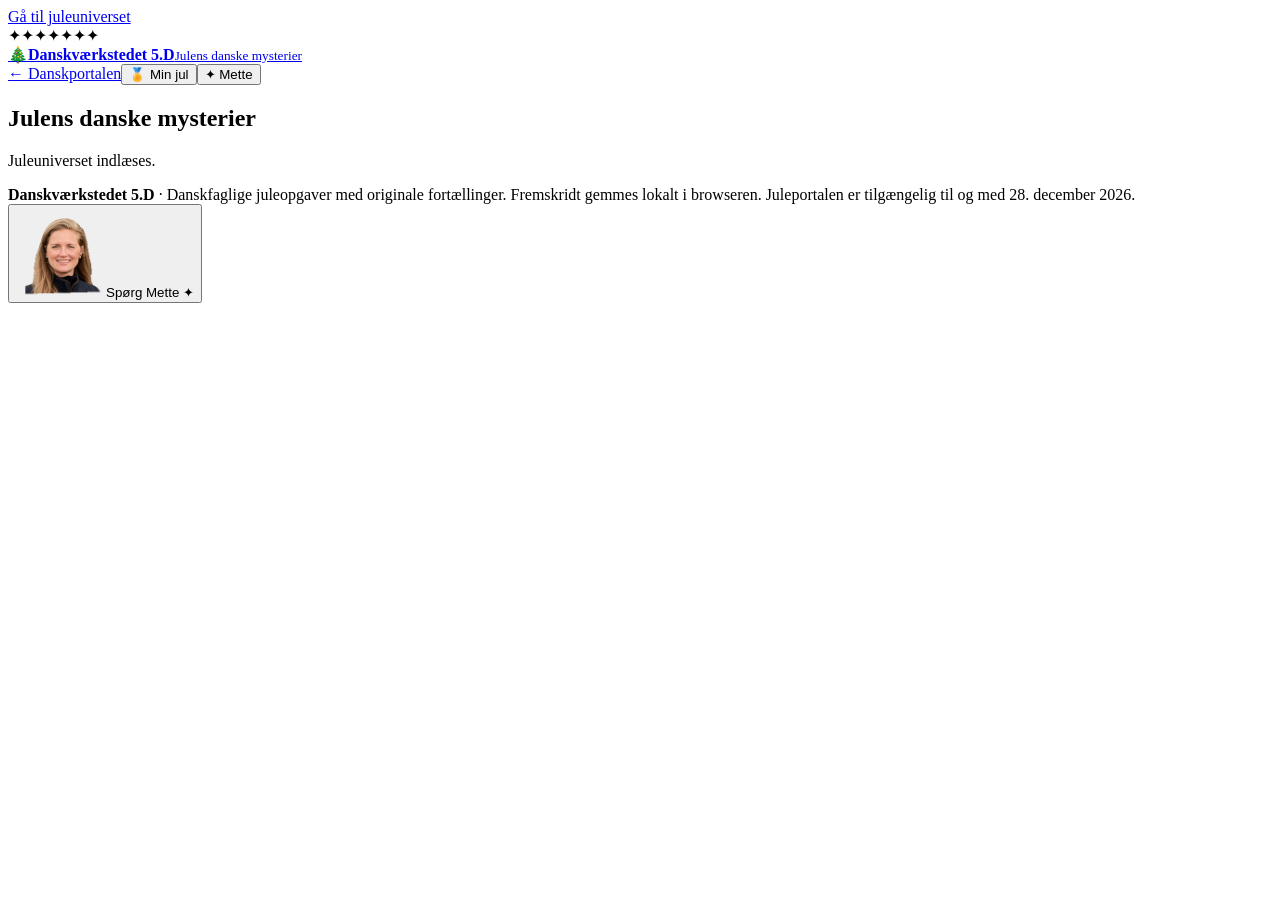
==== jul/index.html @ f6771e08 "Opret selvstændig juleportal med navigation og Mettes hjælper" ====
<!doctype html>
<html lang="da">
<head>
<meta charset="utf-8">
<meta name="viewport" content="width=device-width,initial-scale=1">
<meta name="color-scheme" content="light">
<meta name="theme-color" content="#183c48">
<meta name="description" content="Julens danske mysterier i Danskværkstedet 5.D: fire jule-escape rooms med fem missioner, fem danskfaglige julespil og to skriveværksteder.">
<title>Julens danske mysterier · Danskværkstedet 5.D</title>
<link rel="stylesheet" href="jul.css">
<script defer src="season.js"></script>
<script defer src="jul-data.js"></script>
<script defer src="jul-app.js"></script>
</head>
<body>
<a class="skip" href="#j-main">Gå til juleuniverset</a>
<div class="light-chain" aria-hidden="true"><span>✦</span><span>✦</span><span>✦</span><span>✦</span><span>✦</span><span>✦</span><span>✦</span></div>
<header class="j-header"><div class="j-wrap nav-layout">
<a class="j-brand" href="../"><span class="logo">🎄</span><span><b>Danskværkstedet 5.D</b><small>Julens danske mysterier</small></span></a>
<nav class="j-nav" aria-label="Hovednavigation"><a href="../" class="j-nav-btn">← Danskportalen</a><button type="button" class="j-nav-btn" data-action="progress">🏅 Min jul</button><button type="button" class="j-nav-btn j-nav-mette" data-action="mette">✦ Mette</button></nav>
</div></header>
<main id="j-main" class="j-wrap j-main" tabindex="-1">
<section class="loading"><h1>Julens danske mysterier</h1><p>Juleuniverset indlæses.</p></section>
</main>
<footer class="j-footer"><div class="j-wrap"><b>Danskværkstedet 5.D</b> · Danskfaglige juleopgaver med originale fortællinger. Fremskridt gemmes lokalt i browseren. Juleportalen er tilgængelig til og med 28. december 2026.</div></footer>
<button class="j-mette-float" type="button" data-action="mette" aria-label="Spørg Mette om et fagligt råd"><img src="../assets/mette-original-animeret.gif" alt="" width="90" height="90"><span>Spørg Mette ✦</span></button>
<dialog id="j-mette-dialog" class="j-dialog" aria-labelledby="j-mette-title"><div class="j-dialog-top"><strong id="j-mette-title">Mette · din danskhjælper</strong><button type="button" data-action="mette-close" aria-label="Luk vindue">✕</button></div><div class="j-dialog-inner" id="j-mette-content"></div></dialog>
<div id="j-toast" role="status" class="j-toast" hidden></div>
</body>
</html>
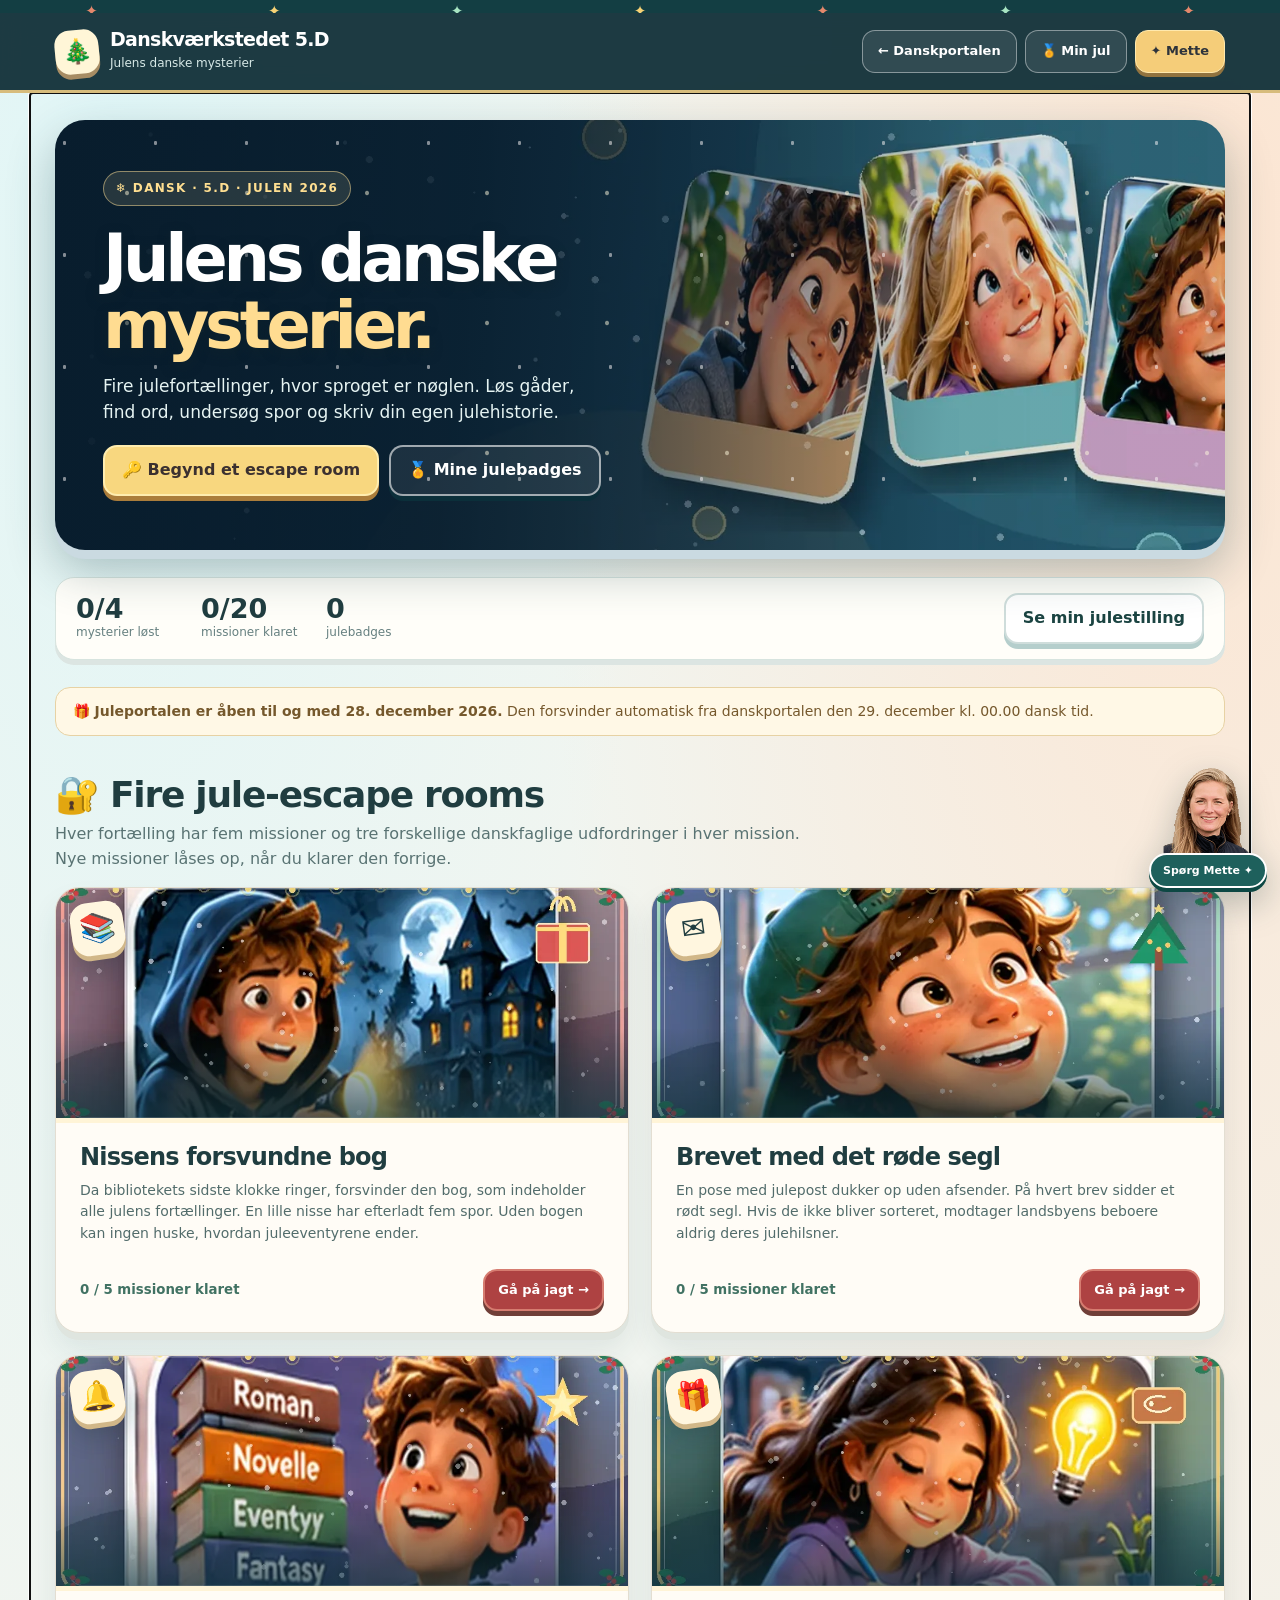
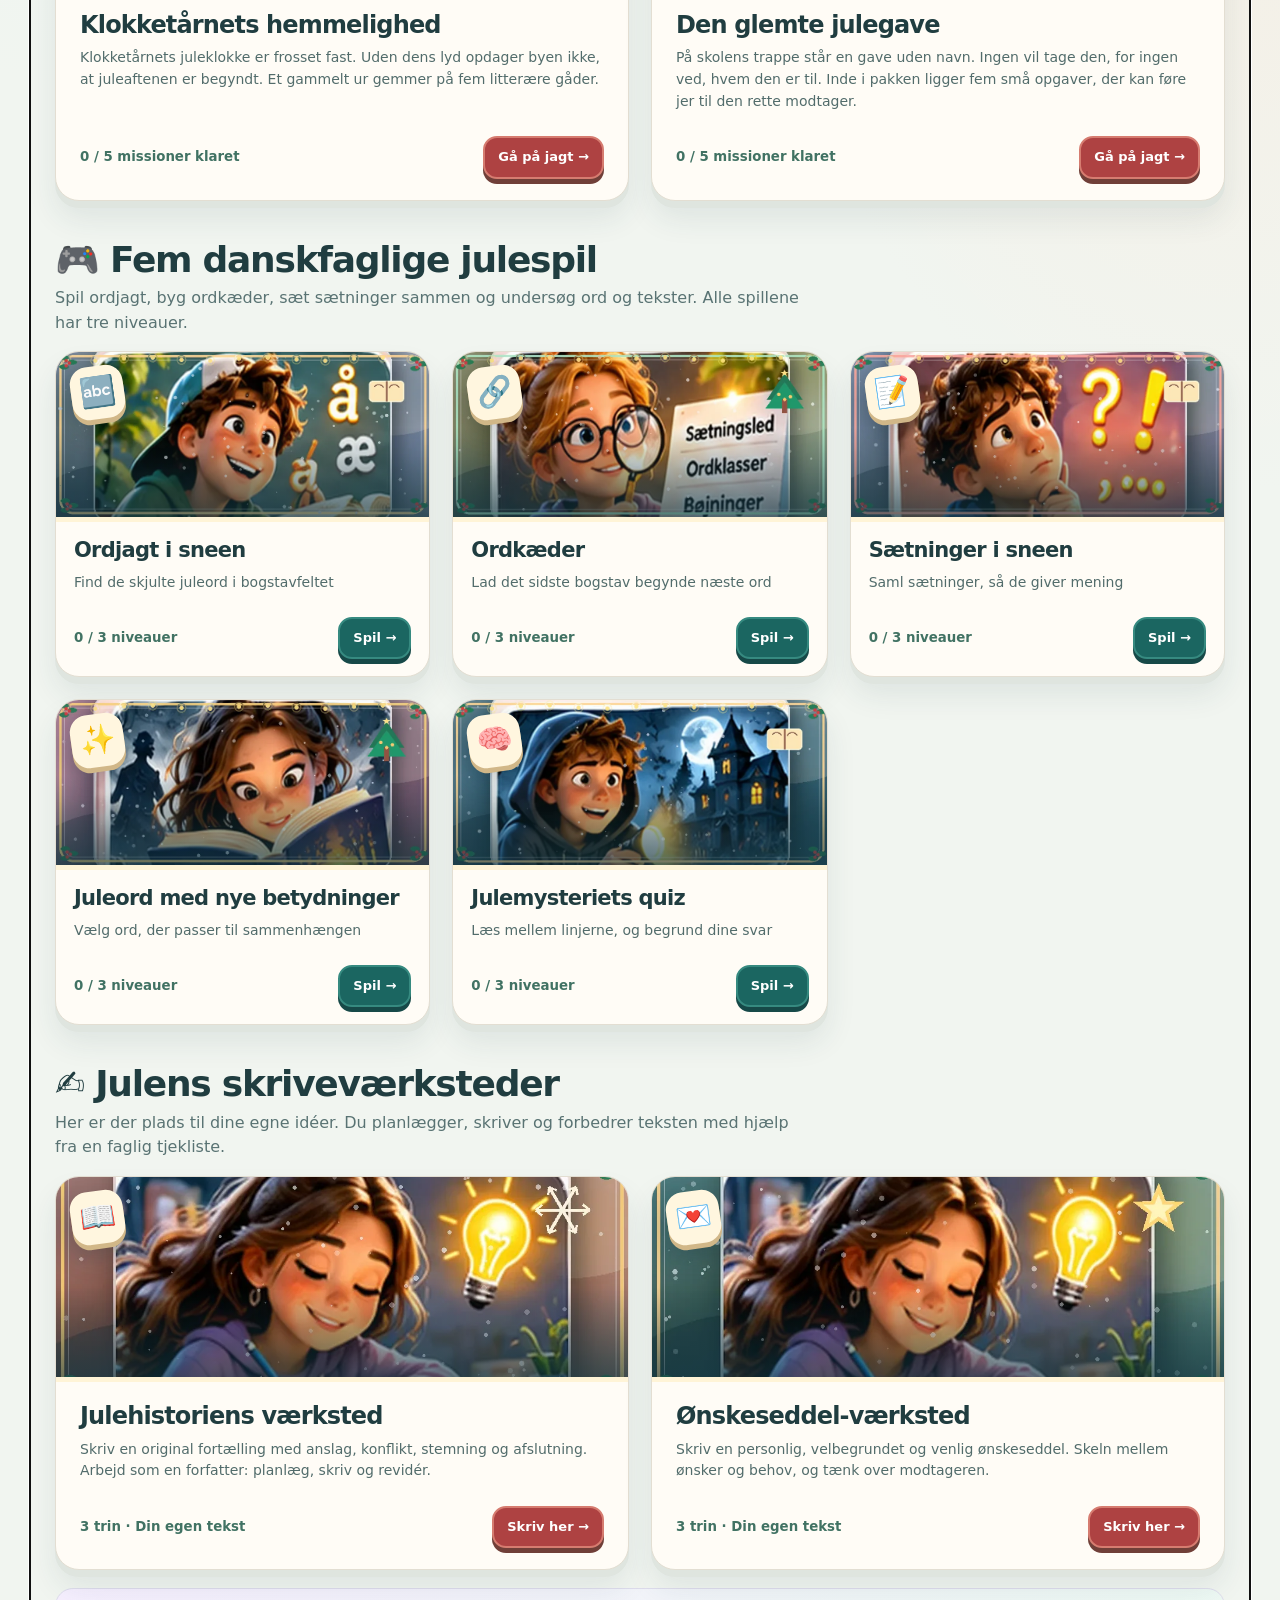
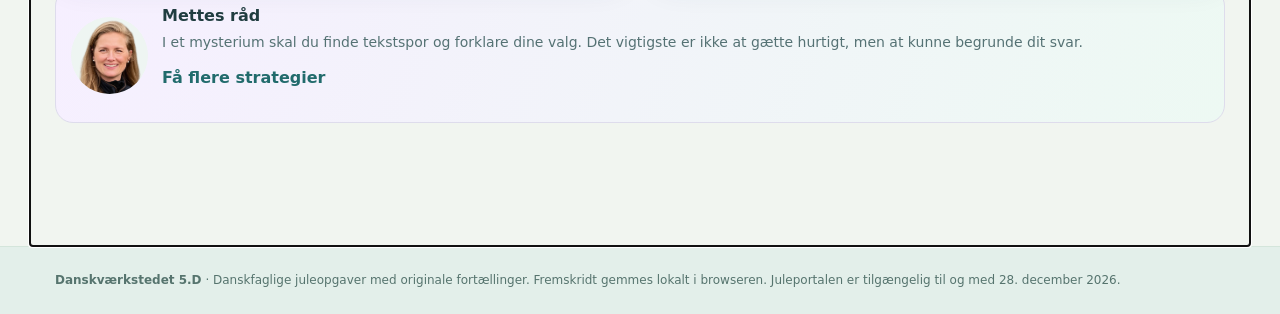
==== commit db5761ed: "Reparér nav-knapperne og Mettes klikfunktion i juleuniverset" ====
--- a/jul/index.html
+++ b/jul/index.html
@@ -17,14 +17,14 @@
 <div class="light-chain" aria-hidden="true"><span>✦</span><span>✦</span><span>✦</span><span>✦</span><span>✦</span><span>✦</span><span>✦</span></div>
 <header class="j-header"><div class="j-wrap nav-layout">
 <a class="j-brand" href="../"><span class="logo">🎄</span><span><b>Danskværkstedet 5.D</b><small>Julens danske mysterier</small></span></a>
-<nav class="j-nav" aria-label="Hovednavigation"><a href="../" class="j-nav-btn">← Danskportalen</a><button type="button" class="j-nav-btn" data-action="progress">🏅 Min jul</button><button type="button" class="j-nav-btn j-nav-mette" data-action="mette">✦ Mette</button></nav>
+<nav class="j-nav" aria-label="Hovednavigation"><a href="../" class="j-nav-btn">← Danskportalen</a><button type="button" class="j-nav-btn" data-j="progress">🏅 Min jul</button><button type="button" class="j-nav-btn j-nav-mette" data-j="mette">✦ Mette</button></nav>
 </div></header>
 <main id="j-main" class="j-wrap j-main" tabindex="-1">
 <section class="loading"><h1>Julens danske mysterier</h1><p>Juleuniverset indlæses.</p></section>
 </main>
 <footer class="j-footer"><div class="j-wrap"><b>Danskværkstedet 5.D</b> · Danskfaglige juleopgaver med originale fortællinger. Fremskridt gemmes lokalt i browseren. Juleportalen er tilgængelig til og med 28. december 2026.</div></footer>
-<button class="j-mette-float" type="button" data-action="mette" aria-label="Spørg Mette om et fagligt råd"><img src="../assets/mette-original-animeret.gif" alt="" width="90" height="90"><span>Spørg Mette ✦</span></button>
-<dialog id="j-mette-dialog" class="j-dialog" aria-labelledby="j-mette-title"><div class="j-dialog-top"><strong id="j-mette-title">Mette · din danskhjælper</strong><button type="button" data-action="mette-close" aria-label="Luk vindue">✕</button></div><div class="j-dialog-inner" id="j-mette-content"></div></dialog>
+<button class="j-mette-float" type="button" data-j="mette" aria-label="Spørg Mette om et fagligt råd"><img src="../assets/mette-original-animeret.gif" alt="" width="90" height="90"><span>Spørg Mette ✦</span></button>
+<dialog id="j-mette-dialog" class="j-dialog" aria-labelledby="j-mette-title"><div class="j-dialog-top"><strong id="j-mette-title">Mette · din danskhjælper</strong><button type="button" data-j="mette-close" aria-label="Luk vindue">✕</button></div><div class="j-dialog-inner" id="j-mette-content"></div></dialog>
 <div id="j-toast" role="status" class="j-toast" hidden></div>
 </body>
 </html>
--- a/jul/jul.css
+++ b/jul/jul.css
@@ -0,0 +1,6 @@
+/* Julens danske mysterier – 5.D. Vinterligt 3D-univers med cozy doodle-detaljer. */
+:root{--ink:#203d40;--night:#14323f;--pine:#21594b;--red:#ac3836;--gold:#efd28d;--paper:#fffaf0;--cream:#fff6e6;--ice:#eaf4f5;--outline:#dbd4c5;--shadow:0 12px 0 #d9e3df,0 27px 48px #173a3740;font-family:"Trebuchet MS",system-ui,-apple-system,Segoe UI,sans-serif}
+*,*:before,*:after{box-sizing:border-box}html{scroll-behavior:smooth}body{margin:0;color:var(--ink);background:radial-gradient(ellipse at 9% 1%,#e0f6f7,transparent 34%),radial-gradient(ellipse at 96% 7%,#fce5d2,transparent 40%),#f1f5f0;line-height:1.55}button,input,textarea{font:inherit}button{cursor:pointer}button:disabled{opacity:.55;cursor:not-allowed}a{color:#145c58}button:focus-visible,a:focus-visible,input:focus-visible,textarea:focus-visible{outline:3px solid #d87b27;outline-offset:3px}.skip{position:absolute;left:-1000px;top:10px;padding:12px;background:#fff;z-index:300}.skip:focus{left:10px}img{max-width:100%}.j-wrap{max-width:1220px;margin:auto;padding:0 25px}.light-chain{height:13px;background:#133e43;display:flex;justify-content:space-around;overflow:hidden;color:#f6d275;font-size:15px}.light-chain span:nth-child(odd){color:#e5886c}.light-chain span:nth-child(3n){color:#a7e4c2}.j-header{position:sticky;top:0;z-index:45;background:rgba(22,52,60,.97);color:#fff;border-bottom:3px solid #d7bc7c;backdrop-filter:blur(16px)}.nav-layout{display:flex;justify-content:space-between;align-items:center;gap:14px;min-height:77px}.j-brand{display:flex;align-items:center;gap:11px;color:white;text-decoration:none}.j-brand .logo{width:44px;height:44px;display:grid;place-items:center;font-size:24px;border-radius:15px;background:#fff6d7;box-shadow:0 5px 0 #a78d64;transform:rotate(-6deg)}.j-brand b{display:block;font-size:19px;letter-spacing:-.7px;line-height:1.1}.j-brand small{color:#d7e9e7;font-size:12px}.j-nav{display:flex;gap:8px;align-items:center}.j-nav-btn{padding:10px 15px;border:1px solid #ffffff6c;background:#ffffff16;border-radius:13px;color:white;font-size:13px;font-weight:800;text-decoration:none;min-height:42px}.j-nav-btn:hover{background:#ffffff33}.j-nav-mette{background:#f5cd79;color:#2d333b;border-color:#ffe9ad;box-shadow:0 4px 0 #91733f}.j-main{padding-top:27px;padding-bottom:105px;min-height:72vh}.j-hero{position:relative;min-height:430px;border-radius:30px;overflow:hidden;background:linear-gradient(95deg,rgba(8,28,44,.94),rgba(8,28,44,.82) 35%,rgba(8,28,44,.12) 76%),url("assets/jule-hero.webp") 62% center/cover no-repeat;box-shadow:0 9px 0 #cadae1,0 20px 48px #244c5155;color:white;display:flex;align-items:center;isolation:isolate}.j-hero:before{content:"";position:absolute;inset:0;pointer-events:none;background-image:radial-gradient(#fff9dd 1.5px,transparent 2.5px),radial-gradient(#fffafa 1.4px,transparent 2px);background-size:120px 130px,91px 112px;background-position:12px 8px,55px 79px;opacity:.5}.j-hero-copy{z-index:1;position:relative;max-width:660px;padding:42px 48px 45px}.j-kicker{display:inline-flex;align-items:center;gap:7px;border-radius:100px;border:1px solid #f5d99284;background:#f8e6ab20;padding:7px 12px;font-weight:850;font-size:12px;letter-spacing:.11em;text-transform:uppercase;color:#ffdf91}.j-hero h1{font-size:clamp(39px,5.1vw,70px);letter-spacing:-.065em;line-height:1.02;margin:19px 0 15px;text-shadow:0 4px 12px #0f232caa}.j-hero h1 em{font-style:normal;color:#ffdc91}.j-hero p{font-size:17px;color:#e6f4f3;max-width:490px;margin:0 0 19px}.j-actions{display:flex;gap:10px;align-items:center;flex-wrap:wrap}.j-btn{border:2px solid #cfdddb;background:white;color:#1b4442;border-radius:14px;padding:11px 17px;min-height:45px;display:inline-flex;gap:8px;align-items:center;justify-content:center;text-decoration:none;font-weight:900;box-shadow:0 5px 0 #b5cecc;text-align:center}.j-btn:hover{transform:translateY(-2px);box-shadow:0 7px 0 #b5cecc}.j-btn.primary{background:#f8d77f;color:#3b3030;border-color:#ffedaf;box-shadow:0 5px 0 #ab7d3b}.j-btn.red{background:#ae4242;color:#fff;border-color:#d67c70;box-shadow:0 5px 0 #703f38}.j-btn.dark{background:#1b6661;color:white;border-color:#368a80;box-shadow:0 5px 0 #164948}.j-btn.ghost{color:white;border-color:#ffffff95;background:#ffffff13;box-shadow:0 5px 0 #0b2f3a}.j-btn:disabled{transform:none;box-shadow:none}.j-stat-row{display:flex;gap:20px;align-items:center;flex-wrap:wrap;background:#fffef9;border:1px solid #d7e4df;padding:15px 20px;border-radius:19px;margin:27px 0;box-shadow:0 5px 0 #dce5e2}.j-stat{display:flex;flex-direction:column;min-width:105px}.j-stat strong{font-size:27px;line-height:1.05}.j-stat small{font-size:12px;color:#668080}.j-stat-row>.j-btn{margin-left:auto}.j-section{margin:39px 0 16px}.j-section h2{font-size:clamp(27px,3vw,36px);line-height:1.12;letter-spacing:-.035em;margin:0 0 6px}.j-section p{color:#597373;margin:0;max-width:760px}.j-grid{display:grid;grid-template-columns:repeat(2,minmax(0,1fr));gap:22px}.j-card{background:#fffcf6;border:1px solid #e3ded2;border-radius:24px;overflow:hidden;box-shadow:0 7px 0 #dfe5df,0 18px 30px #25485017;display:flex;flex-direction:column}.j-card-art{height:235px;position:relative;background-image:var(--art);background-size:cover;background-position:center;border-bottom:5px solid #fff4d7}.j-card-art:after{content:"";position:absolute;inset:auto 0 0;height:90px;background:linear-gradient(0deg,#14394296,transparent)}.j-card-icon{position:absolute;z-index:1;left:15px;top:14px;display:grid;place-items:center;width:53px;height:53px;border-radius:17px;background:#fff6df;box-shadow:0 5px 0 #d1b788,0 12px 24px #172e374b;font-size:29px;transform:rotate(-8deg)}.j-card-body{padding:21px 24px;display:flex;flex-direction:column;gap:9px;flex:1}.j-card-body h3{margin:0;font-size:24px;letter-spacing:-.035em;line-height:1.1}.j-card-body p{margin:0;color:#526c6b;font-size:14px}.j-card-foot{display:flex;justify-content:space-between;align-items:center;gap:12px;margin-top:auto;padding-top:15px}.j-card-foot small{font-weight:850;color:#417263}.j-card-foot .j-btn{font-size:13px;min-height:42px;padding:9px 13px}.j-grid-games{grid-template-columns:repeat(3,minmax(0,1fr))}.j-grid-games .j-card-art{height:170px}.j-grid-games .j-card-body h3{font-size:21px}.j-grid-games .j-card-body{padding:17px 18px}.j-workshops .j-card-art{height:205px}.j-panel{background:#fffefa;border:1px solid #e1e3d8;box-shadow:var(--shadow);border-radius:26px;padding:29px 35px;margin:20px 0}.j-back{border:0;background:transparent;color:#216b6c;text-decoration:none;padding:9px 0;font-weight:900;margin:0 0 8px}.j-title{font-size:clamp(32px,4.2vw,47px);letter-spacing:-.05em;line-height:1.05;margin:6px 0 12px}.j-lead{font-size:17px;color:#4f6c6d;max-width:900px}.j-feature{position:relative;height:265px;border-radius:22px;background-image:linear-gradient(0deg,#122b2d8e,transparent 60%),var(--art);background-position:center;background-size:cover;margin:0 0 24px;box-shadow:0 7px 0 #dce7df;border:3px solid #fffaf0;overflow:hidden}.j-feature .j-feature-label{position:absolute;bottom:15px;left:17px;color:white;font-weight:900;font-size:18px;text-shadow:0 2px 6px #0a2e3b;font-family:Georgia,serif}.j-story{background:#fff6e6;border:1px solid #ead2aa;border-radius:18px;padding:21px 25px;margin:23px 0;position:relative}.j-story:before{content:"❄";position:absolute;right:13px;top:8px;color:#c59b7e;opacity:.45;font-size:26px}.j-story strong{font-size:13px;text-transform:uppercase;letter-spacing:.08em;color:#9e5640}.j-story p{font-family:Georgia,serif;font-size:18px;line-height:1.75;color:#4a4b46;margin:8px 0 0}.j-goal{padding:16px 21px;background:#eff8f3;border:1px solid #c7e4d7;border-radius:17px;margin:15px 0}.j-goal b{color:#175b4c}.j-goal p{margin:3px 0 0;color:#3d6c61;font-size:14px}.j-levels{display:grid;grid-template-columns:repeat(5,minmax(0,1fr));gap:11px;margin:26px 0}.j-level{position:relative;padding:15px 8px 12px;text-align:center;border-radius:16px;border:2px solid #d4dfd9;background:#f8fcf8;color:#345a54;font-weight:850;box-shadow:0 5px 0 #e1e8e1}.j-level[disabled]{background:#e8ede8;color:#7c908c}.j-level.current{border-color:#bf723d;background:#fff0d4;box-shadow:0 5px 0 #dcb987;color:#79522f}.j-level.done{background:#e2f5e5;border-color:#6db28a;color:#276343}.j-level strong{display:block;font-size:24px;line-height:1.2}.j-level small{font-size:11px;display:block}.j-progress-track{height:13px;background:#e4ece8;border-radius:20px;overflow:hidden;margin:17px 0}.j-progress-track span{height:100%;display:block;background:linear-gradient(90deg,#d28d46,#efc968);border-radius:20px;transition:width .25s}.j-task-num{font-size:12px;text-transform:uppercase;letter-spacing:.15em;font-weight:900;color:#987044}.j-question{font-size:20px;font-weight:850;margin:10px 0 17px;line-height:1.48}.j-choices{display:grid;gap:10px}.j-choice{border:2px solid #d8e5e0;border-radius:14px;background:#fafffc;color:#173c42;padding:14px 16px;font-weight:750;display:flex;gap:13px;align-items:center;text-align:left;min-height:57px}.j-choice:hover{border-color:#6bb2a0;background:#f0faf3}.j-choice.bad{background:#fff1ea;border-color:#dc9690}.j-key{display:grid;place-items:center;flex:none;width:30px;height:30px;border-radius:9px;background:#e5efeb;color:#254c50;font-size:13px}.j-feedback{background:#eef6fa;border:1px solid #bed8df;padding:15px 18px;border-radius:15px;margin-top:16px}.j-feedback strong{display:block}.j-feedback p{margin:5px 0}.j-feedback.warning{background:#fff7e6;border-color:#efd49c}.j-feedback.success{background:#e9f8ed;border-color:#a9d8bd}.j-feedback[hidden]{display:none}.j-input{display:block;width:min(100%,520px);padding:13px 15px;border-radius:13px;border:2px solid #c5dcd5;background:white;color:#193e41;font-weight:700}.j-small{font-size:13px;color:#688080}.j-sort-options{display:flex;gap:9px;flex-wrap:wrap;margin:13px 0}.j-sort-item{border:2px solid #d8e3df;background:#f5faf6;padding:10px 14px;border-radius:12px;font-weight:750;color:#254c47}.j-sort-item[disabled]{opacity:.3}.j-assembled{display:flex;flex-wrap:wrap;gap:7px;min-height:72px;padding:12px;border:2px dashed #c8d6ca;border-radius:15px;background:#fffef9;align-items:center;margin-bottom:12px}.j-assembled span{border-radius:9px;padding:8px 11px;background:#fce5bd;font-weight:750}.j-foot-actions{margin-top:22px;display:flex;flex-wrap:wrap;gap:12px}.j-badge{display:inline-flex;align-items:center;gap:9px;background:#fff3d4;border:1px solid #dbb874;border-radius:13px;padding:10px 14px;font-weight:850;color:#72552a}.j-room-end{text-align:center;background:radial-gradient(circle at 50% 25%,#fff5cf,#eff8ee);border:1px solid #c9e2d5;border-radius:23px;padding:38px 28px}.j-room-end .j-medal{font-size:70px}.j-letters{display:flex;gap:8px;justify-content:center;margin:15px 0}.j-letters span{width:40px;height:47px;border-radius:11px;border:2px solid #e7c980;background:#fff5d5;display:grid;place-items:center;font-size:22px;font-weight:900;color:#7d5431;box-shadow:0 4px 0 #d5bc87}.j-letters span.unknown{background:#e8eeed;border-color:#d6e0de;color:#8da5a2}.j-game-levels{display:flex;gap:8px;flex-wrap:wrap;margin:20px 0}.j-game-levels button{border:2px solid #bfd4cb;background:#eef7f1;border-radius:13px;padding:10px 15px;color:#2d604e;font-weight:850}.j-game-levels button[aria-pressed=true]{background:#245d4f;color:white;border-color:#245d4f}.j-word-grid{display:grid;gap:3px;justify-content:start;max-width:100%;overflow-x:auto;margin:22px 0}.j-cell{width:30px;height:31px;border:1px solid #b8d2cf;background:#f8fffb;border-radius:6px;display:grid;place-items:center;font-weight:850;font-size:15px;color:#244e4c}.j-cell:hover{background:#dcf4df}.j-cell.start{outline:3px solid #f5bd68;outline-offset:0}.j-cell.found{background:#ffe5a0;border-color:#dca552;color:#775229}.j-word-list{display:flex;flex-wrap:wrap;gap:9px;margin:12px 0}.j-word-list span{font-size:13px;border:1px solid #d5e5da;background:#edf8ef;padding:6px 11px;border-radius:99px;font-weight:800}.j-word-list span.found{text-decoration:line-through;color:#598a6d;background:#e5f0e2}.j-chain{display:flex;gap:8px;flex-wrap:wrap;margin:17px 0}.j-chain span{padding:9px 12px;border-radius:12px;background:#fff0c8;border:1px solid #e8c178;font-size:16px;font-weight:900}.j-chain-options{display:grid;grid-template-columns:repeat(3,minmax(0,1fr));gap:10px}.j-chain-options button{background:#eaf6f0;border:1px solid #b9d5c6;padding:12px;border-radius:13px;font-weight:850}.j-game-counter{display:flex;gap:12px;align-items:center;justify-content:space-between;flex-wrap:wrap}.j-score{font-weight:850;color:#216f59}.j-finish{padding:26px 25px;background:#fff3d7;border:1px solid #ecd397;border-radius:17px}.j-textarea{display:block;width:100%;min-height:155px;border:2px solid #cadbd7;background:#fefdf9;border-radius:13px;padding:14px;resize:vertical;line-height:1.65;color:#1c4141}.j-field{margin:16px 0}.j-field label{display:block;font-weight:900;margin-bottom:7px}.j-checks{display:grid;gap:10px;margin:17px 0}.j-checks label{display:flex;gap:10px;align-items:start;background:#f0f8f2;border-radius:11px;padding:10px 12px}.j-checks input{width:19px;height:19px;accent-color:#28755b;margin-top:4px}.j-step-tabs{display:grid;grid-template-columns:repeat(3,1fr);gap:10px;margin:19px 0}.j-step-tabs button{border:2px solid #d4dfd9;border-radius:13px;padding:12px;background:#f7fcf8;font-weight:850;color:#4c7062}.j-step-tabs button.selected{background:#fff1d2;border-color:#dba769;color:#77542d}.j-mette-note{display:flex;gap:14px;align-items:center;padding:15px;border-radius:18px;background:linear-gradient(110deg,#f6efff,#edf9f3);border:1px solid #dedcec;margin:18px 0}.j-mette-note img{height:77px;width:77px;object-fit:cover;object-position:top;border-radius:50%;background:#eef5f2;flex:none}.j-mette-note p{font-size:14px;margin:3px 0;color:#557274}.j-mette-note b{font-size:16px}.j-footer{font-size:12px;color:#56746e;background:#e3efea;padding:24px 0;border-top:1px solid #d4e5db}.j-mette-float{position:fixed;z-index:54;right:13px;bottom:12px;display:grid;justify-items:center;border:0;background:transparent;padding:0;filter:drop-shadow(0 11px 17px #06282d44)}.j-mette-float img{display:block;width:104px;height:110px;object-fit:contain;animation:j-bob 5s ease-in-out infinite}.j-mette-float span{margin-top:-10px;border:2px solid #fff;border-radius:100px;background:#1e605c;color:white;font-size:11px;padding:7px 12px;font-weight:900;box-shadow:0 4px 0 #0d4844}@keyframes j-bob{0%,100%{transform:translateY(0)}50%{transform:translateY(-5px)}}.j-dialog{border:0;border-radius:22px;padding:0;width:min(520px,calc(100% - 25px));max-height:86vh;box-shadow:0 22px 80px #102f3780}.j-dialog::backdrop{background:#0d2b37b0}.j-dialog-top{background:#1b574d;display:flex;gap:12px;align-items:center;justify-content:space-between;color:white;padding:15px 19px}.j-dialog-top button{background:#ffffff2e;color:white;border:1px solid #ffffff44;border-radius:9px;padding:5px 12px}.j-dialog-inner{padding:22px}.j-dialog-inner h3{margin:5px 0}.j-dialog-inner p{line-height:1.6}.j-toast{position:fixed;z-index:90;right:18px;bottom:140px;padding:13px 16px;border-radius:15px;max-width:330px;background:#163e43;color:white;box-shadow:0 14px 40px #06333766}.j-toast[hidden]{display:none}.loading{padding:40px;text-align:center}.j-expired{text-align:center;padding:60px 30px;background:white;border-radius:25px;margin-top:20px}.j-arch-note{padding:13px 17px;background:#fff8e6;border:1px solid #e7d2a4;border-radius:15px;color:#75582c;font-size:14px}.j-reading{font-size:17px;font-family:Georgia,serif;line-height:1.7;background:#fff6e8;padding:18px 21px;border-radius:15px;border:1px solid #efdcb7}
+@media(max-width:900px){.j-grid-games{grid-template-columns:repeat(2,minmax(0,1fr))}.j-hero-copy{padding:35px}.j-levels{gap:7px}.j-level{padding:11px 3px}.j-card-art{height:200px}}
+@media(max-width:670px){.j-wrap{padding:0 15px}.nav-layout{min-height:71px}.j-brand b{font-size:14px}.j-brand small{font-size:10px}.j-brand .logo{width:35px;height:35px;font-size:21px}.j-nav{gap:5px}.j-nav-btn{font-size:11px;padding:8px 9px;min-height:37px}.j-nav-btn:first-child{max-width:92px;line-height:1.1}.j-hero{min-height:470px;border-radius:23px;background-image:linear-gradient(180deg,rgba(8,28,44,.97) 0%,rgba(8,28,44,.89) 42%,rgba(8,28,44,.09) 86%),url("assets/jule-hero.webp");background-position:center,66% center;align-items:start}.j-hero-copy{padding:26px 24px 250px}.j-hero h1{font-size:39px}.j-hero p{font-size:14px}.j-grid,.j-grid-games{grid-template-columns:1fr;gap:16px}.j-card-art{height:190px}.j-card-body{padding:17px 19px}.j-card-body h3{font-size:21px}.j-stat-row{gap:9px;display:grid;grid-template-columns:repeat(3,1fr)}.j-stat{min-width:0}.j-stat strong{font-size:22px}.j-stat small{font-size:11px}.j-stat-row>.j-btn{grid-column:1/-1;margin:0}.j-panel{padding:18px 17px;border-radius:20px}.j-feature{height:176px}.j-levels{grid-template-columns:repeat(5,1fr);gap:5px}.j-level strong{font-size:20px}.j-level small{font-size:9px}.j-story{padding:14px 17px}.j-story p{font-size:16px}.j-question{font-size:18px}.j-chain-options{grid-template-columns:repeat(2,minmax(0,1fr))}.j-cell{width:22px;height:25px;font-size:12px}.j-step-tabs{gap:4px}.j-step-tabs button{font-size:11px;padding:10px 5px}.j-mette-float{right:7px;bottom:8px}.j-mette-float img{width:76px;height:83px}.j-mette-float span{font-size:9px;padding:6px 8px}.j-main{padding-bottom:115px}.j-footer{padding-right:100px}}
+@media(prefers-reduced-motion:reduce){*,*:before,*:after{animation:none!important;scroll-behavior:auto!important;transition:none!important}}
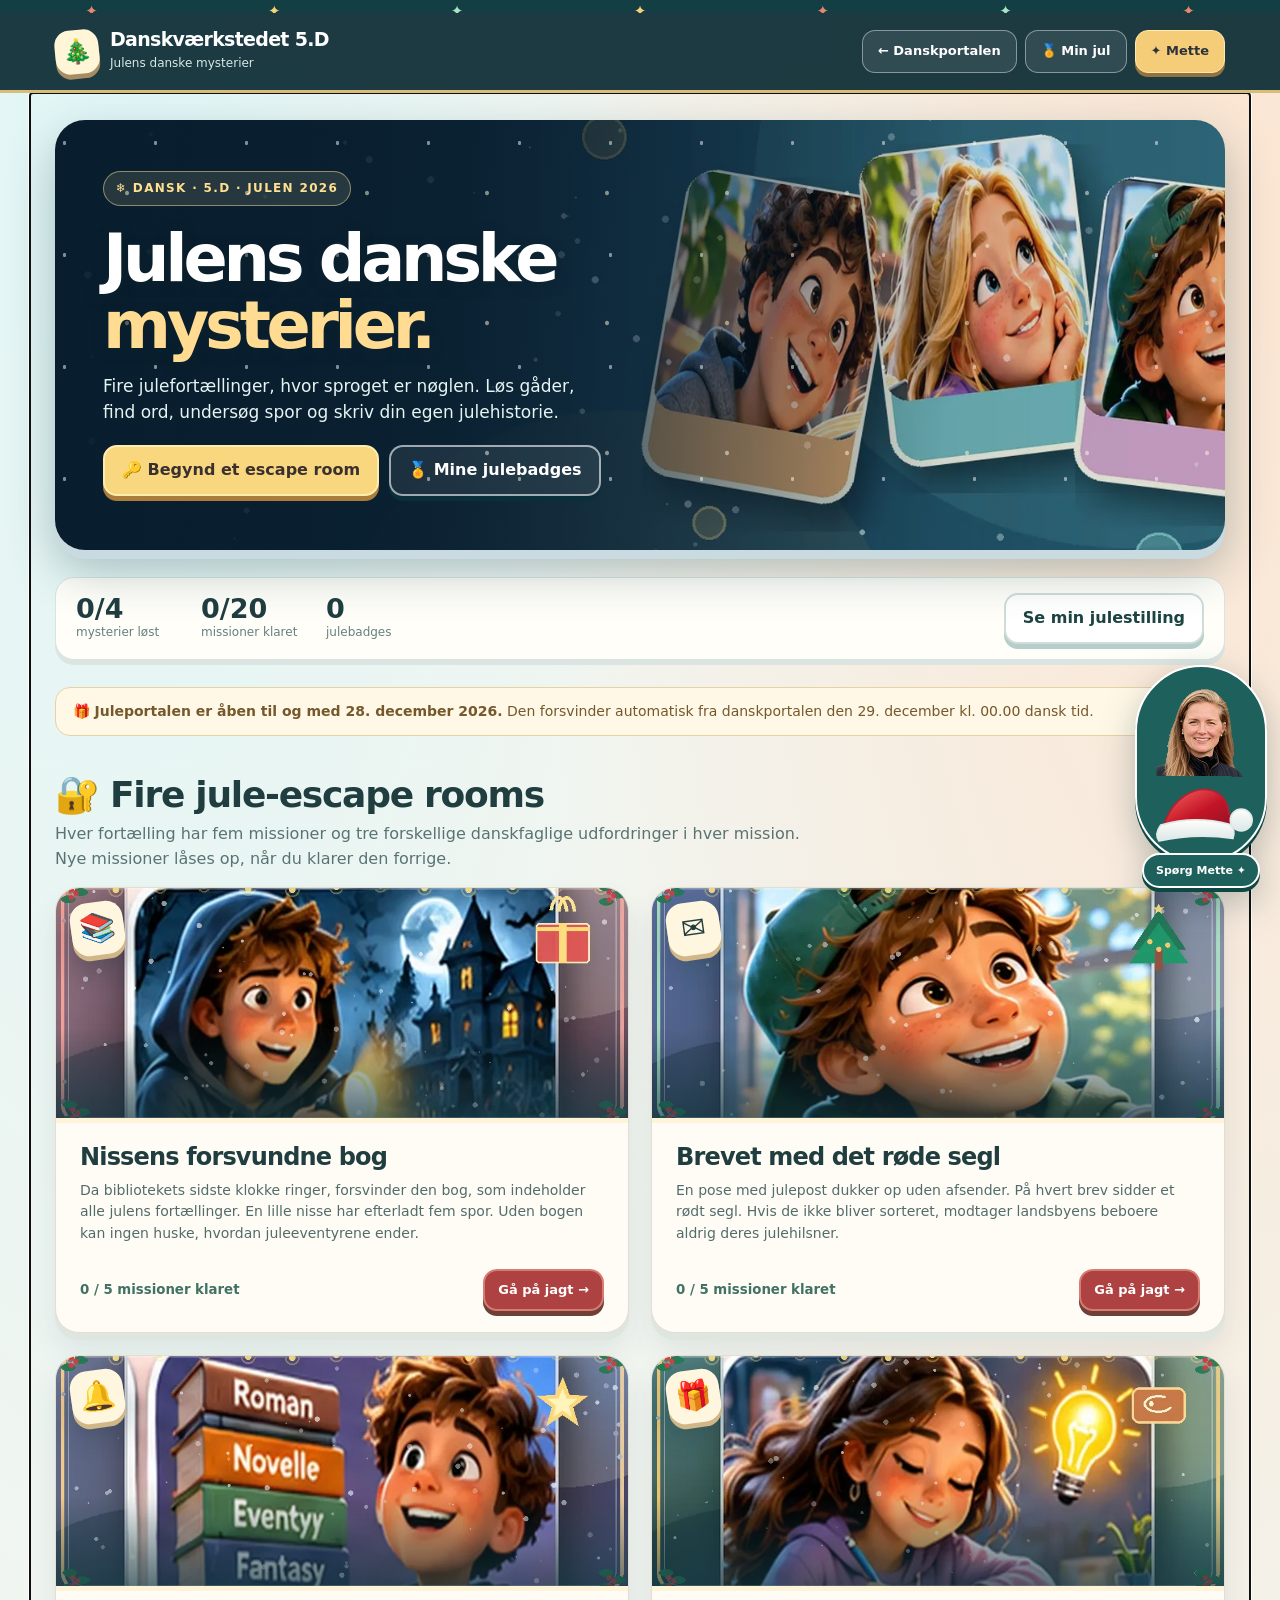
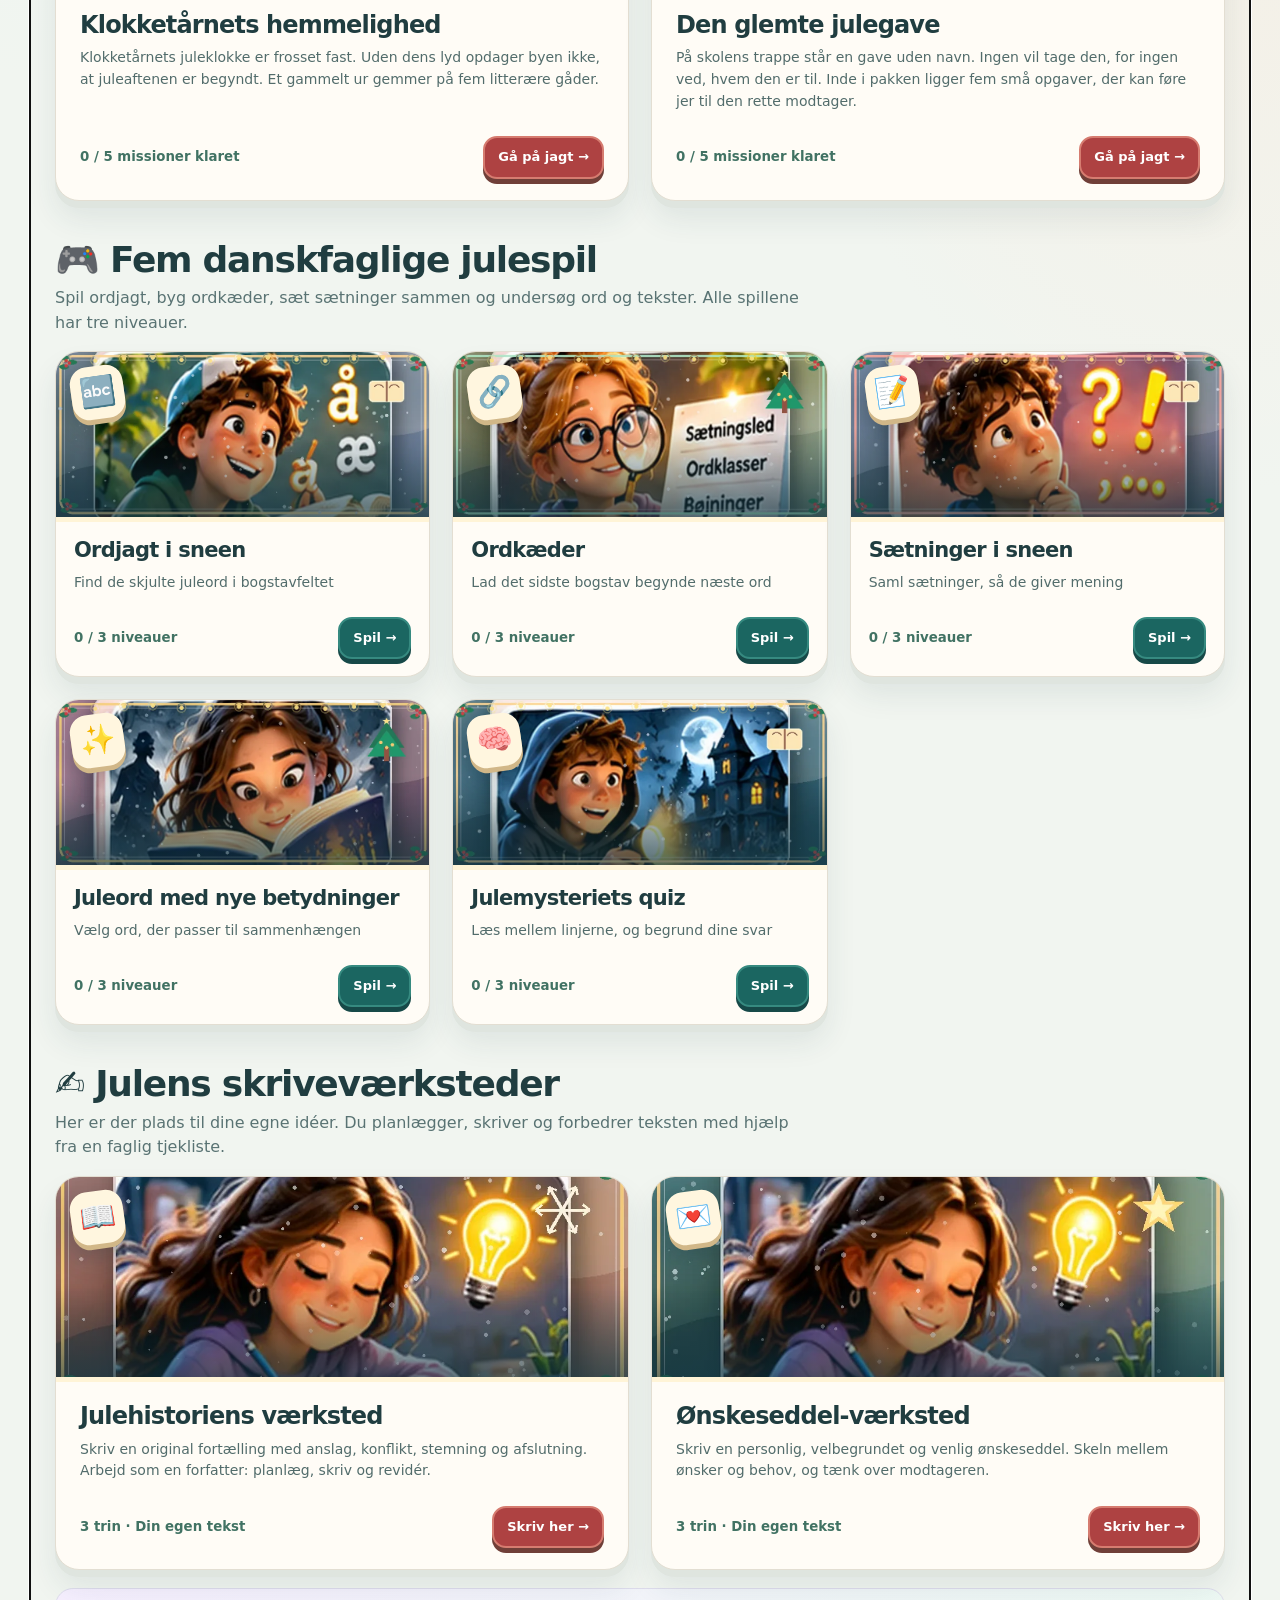
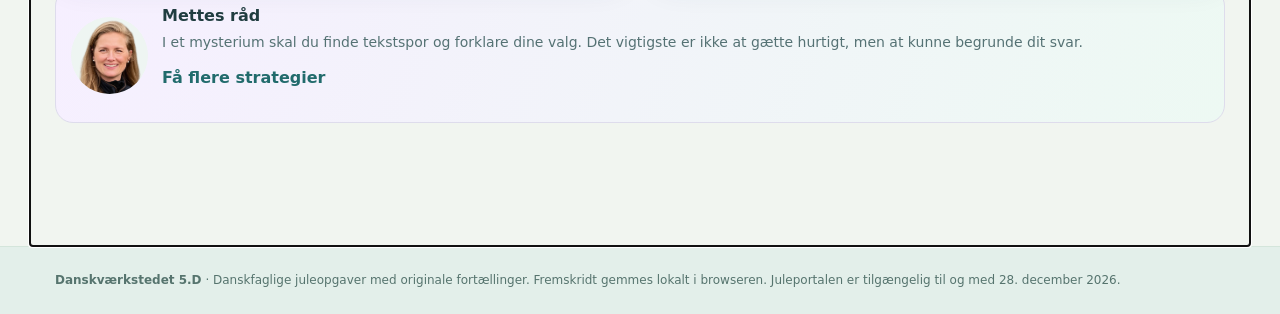
==== commit cd1ce631: "Brug Danskportalens ægte Mette-GIF med separat nissehue" ====
--- a/jul/index.html
+++ b/jul/index.html
@@ -23,7 +23,7 @@
 <section class="loading"><h1>Julens danske mysterier</h1><p>Juleuniverset indlæses.</p></section>
 </main>
 <footer class="j-footer"><div class="j-wrap"><b>Danskværkstedet 5.D</b> · Danskfaglige juleopgaver med originale fortællinger. Fremskridt gemmes lokalt i browseren. Juleportalen er tilgængelig til og med 28. december 2026.</div></footer>
-<button class="j-mette-float" type="button" data-j="mette" aria-label="Spørg Mette om et fagligt råd"><img src="../assets/mette-original-animeret.gif" alt="" width="90" height="90"><span>Spørg Mette ✦</span></button>
+<button class="j-mette-float" type="button" data-j="mette" aria-label="Spørg Mette om et fagligt råd"><span class="j-mette-portrait"><picture><source media="(prefers-reduced-motion: reduce)" srcset="../assets/mette-portraet.webp" type="image/webp"><img src="../assets/mette-original-animeret.gif" alt="" width="90" height="90" decoding="async"></picture><svg class="j-mette-hat" viewBox="0 0 124 78" role="presentation" aria-hidden="true"><defs><linearGradient id="jSantaRed" x1="0" x2="1" y1="0" y2="1"><stop stop-color="#fc6860"/><stop offset=".5" stop-color="#c31427"/><stop offset="1" stop-color="#821124"/></linearGradient><linearGradient id="jSantaSnow" x1="0" x2="0" y1="0" y2="1"><stop stop-color="#fffefa"/><stop offset="1" stop-color="#dbe7e8"/></linearGradient></defs><path d="M17 51 C28 15 56 2 76 8 C89 12 95 25 95 35 C97 39 104 42 110 40 C110 52 101 57 90 52 C72 47 45 52 17 58 Z" fill="url(#jSantaRed)" stroke="#ae2234" stroke-width="2"/><path d="M14 49 Q54 37 96 48 Q104 54 100 65 Q56 58 12 68 Q6 60 14 49Z" fill="url(#jSantaSnow)" stroke="#e1e9e9" stroke-width="2"/><circle cx="110" cy="43" r="13" fill="url(#jSantaSnow)" stroke="#e1e9e9" stroke-width="2"/></svg></span><span>Spørg Mette ✦</span></button>
 <dialog id="j-mette-dialog" class="j-dialog" aria-labelledby="j-mette-title"><div class="j-dialog-top"><strong id="j-mette-title">Mette · din danskhjælper</strong><button type="button" data-j="mette-close" aria-label="Luk vindue">✕</button></div><div class="j-dialog-inner" id="j-mette-content"></div></dialog>
 <div id="j-toast" role="status" class="j-toast" hidden></div>
 </body>
